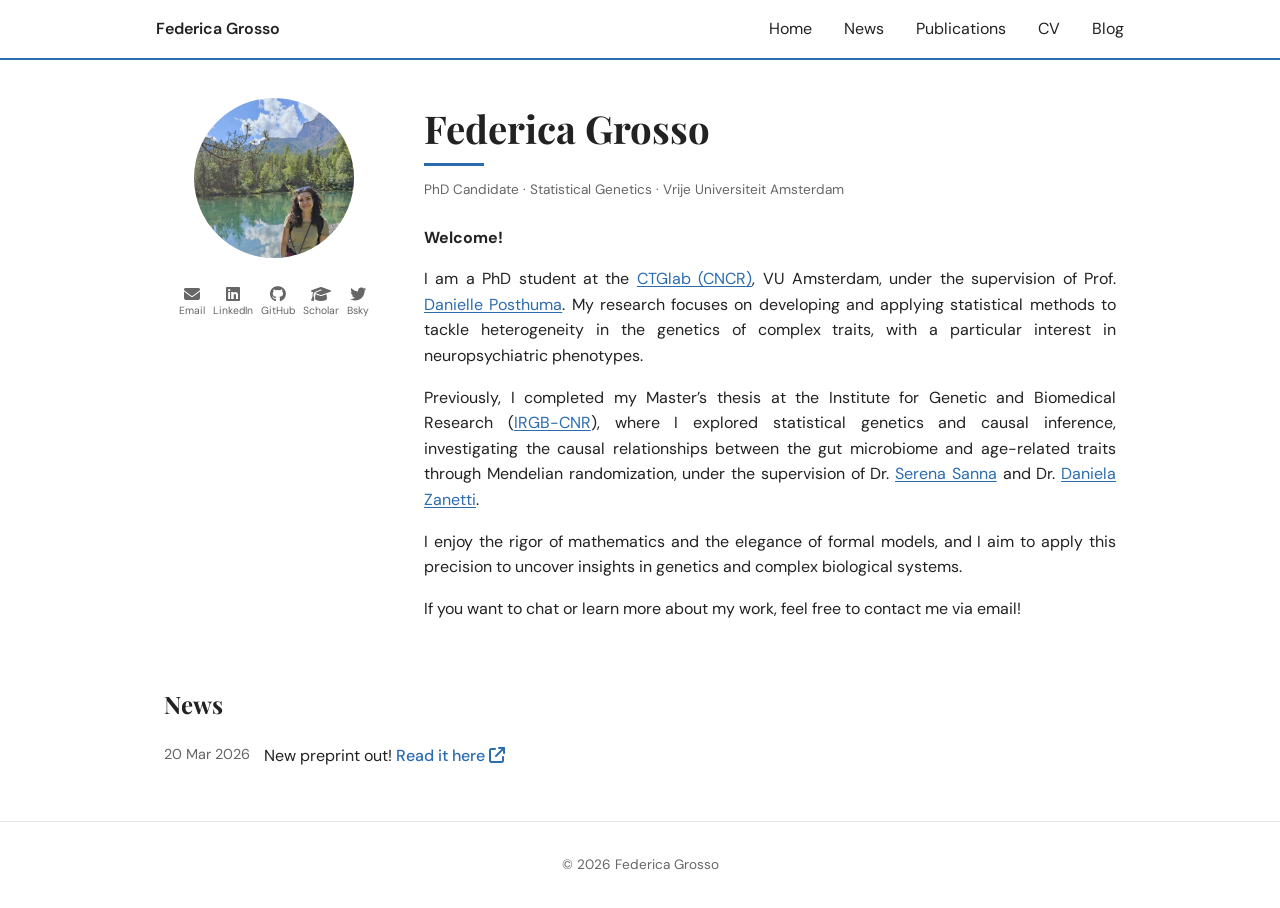
==== index.html @ 1bbd2bab "Update index.html" ====
<!DOCTYPE html>
<html lang="en">
<head> 
    <meta charset="UTF-8">
    <meta name="viewport" content="width=device-width, initial-scale=1.0">
    <title>Federica Grosso</title>

    <!-- Fonts -->
    <link href="https://fonts.googleapis.com/css2?family=DM+Sans:wght@300;400;500&family=Playfair+Display:wght@600;700&display=swap" rel="stylesheet">

    <!-- Font Awesome -->
    <link rel="stylesheet" href="https://cdnjs.cloudflare.com/ajax/libs/font-awesome/6.4.0/css/all.min.css">

    <link rel="stylesheet" href="style.css">
</head>
<body>

<!-- NAVBAR -->
<nav>
    <div class="nav-container">
        <div class="nav-name">Federica Grosso</div>
        <ul>
            <li><a href="#about">Home</a></li>
            <li><a href="#news">News</a></li>
            <li><a href="publications.html">Publications</a></li>
            <li><a href="CV.html">CV</a></li>
            <li><a href="blog.html">Blog</a></li>
        </ul>
    </div>
</nav>

<main>

<!-- ABOUT -->
<section id="about">
    <div class="about-container">

        <!-- LEFT COLUMN -->
      <!-- Assicurati di includere Font Awesome nel <head> -->
<link rel="stylesheet" href="https://cdnjs.cloudflare.com/ajax/libs/font-awesome/6.4.0/css/all.min.css">

<div class="about-left">
    <img src="picture.jpg" alt="Federica Grosso" class="profile-photo">

    <div class="social-links">
        <a href="mailto:federicagrosso31@gmail.com" title="Email">
            <i class="fas fa-envelope"></i>
            <span class="social-label">Email</span>
        </a>
        <a href="https://linkedin.com/in/federica-grosso-632958269" target="_blank" title="LinkedIn">
            <i class="fab fa-linkedin"></i>
            <span class="social-label">LinkedIn</span>
        </a>
        <a href="https://github.com/federicagrosso" target="_blank" title="GitHub">
            <i class="fab fa-github"></i>
            <span class="social-label">GitHub</span>
        </a>
        <a href="https://scholar.google.com/citations?user=YOUR_ID" target="_blank" title="Google Scholar">
            <i class="fas fa-graduation-cap"></i>
            <span class="social-label">Scholar</span>
        </a>
<a href="https://bsky.app/profile/federicagrosso.bsky.social" target="_blank" title="Bluesky">
    <i class="fab fa-twitter"></i>
    <span class="social-label">Bsky</span>
</a>
    </div>
</div>

        <!-- RIGHT COLUMN -->
        <div class="about-right">
            <h1>Federica Grosso</h1>
            <p class="tagline">
                PhD Candidate · Statistical Genetics · Vrije Universiteit Amsterdam
            </p>

            
            <div class="bio">
                <p><strong>Welcome!</strong></p>

                <p>
                  I am a PhD student at the <a href="https://cncr.nl/ctg/" target="_blank">CTGlab (CNCR)</a>, VU Amsterdam, 
                under the supervision of Prof. <a href="https://cncr.nl/people/danielle_posthuma/" target="_blank">Danielle Posthuma</a>. 
                    My research focuses on developing and applying statistical methods to tackle heterogeneity 
                    in the genetics of complex traits, with a particular interest in neuropsychiatric phenotypes.
                </p>

                <p>
                    Previously, I completed my Master’s thesis at the Institute for Genetic and Biomedical Research 
                    (<a href="https://irgb.cnr.it/" target="_blank">IRGB-CNR</a>), 
                    where I explored statistical genetics and causal inference, investigating the causal relationships between
                    the gut microbiome and age-related traits through Mendelian randomization, under the supervision of Dr. 
                    <a href="https://irgb.cnr.it/people/serena-sanna/" target="_blank">Serena Sanna</a> and Dr. 
                    <a href="https://irgb.cnr.it/people/daniela-zanetti/" target="_blank">Daniela Zanetti</a>. 
                </p>
                
                <p>
                I enjoy the rigor of mathematics and the elegance of formal models, and I aim to apply this precision to uncover 
                    insights in genetics and complex biological systems.
                </p>
                
                <p>
                    If you want to chat or learn more about my work, feel free to contact me via email!
                </p>
            </div>
        </div>

    </div>
</section>

<!-- NEWS -->
<section id="news">
    <h2>News</h2>

    <div class="news-item">
    <span class="news-date">20 Mar 2026</span>
    <p>
        New preprint out! 
        <a href="https://www.researchsquare.com/article/rs-9148671/v1" target="_blank">
    Read it here <i class="fas fa-arrow-up-right-from-square"></i>
</a>
    </p>
</div>
</section>

</main>

<footer>
    <p>© 2026 Federica Grosso</p>
</footer>


</body>
</html>
---- style.css ----
:root {
    --text: #222;
    --secondary: #666;
    --accent: #2b6cb0;
    --border: #e5e7eb;
    --bg: #ffffff;
    --max-width: 1000px;
}

/* RESET */
* {
    margin: 0;
    padding: 0;
    box-sizing: border-box;
}

body {
    font-family: 'DM Sans', sans-serif;
    line-height: 1.6;
    color: var(--text);
    background: var(--bg);
}

a {
    color: var(--accent);
    text-decoration: underline;
    text-underline-offset: 2px;
}

a:hover {
    opacity: 0.8;
}

/* NAVBAR */
nav {
    border-bottom: none;
    box-shadow: 0 2px 0 0 var(--accent);
}

.nav-container {
    max-width: var(--max-width);
    margin: auto;
    padding: 1rem;
    display: flex;
    justify-content: space-between;
    align-items: center;
}

.nav-name {
    font-weight: 600;
}

nav ul {
    display: flex;
    list-style: none;
    gap: 2rem;
}

nav a {
    text-decoration: none;
    color: var(--text);
}

nav a:hover {
    color: var(--accent);
}

/* MAIN */
main {
    max-width: var(--max-width);
    margin: auto;
    padding: 2.5rem 1.5rem;
}

/* ABOUT LAYOUT */
.about-container {
    display: grid;
    grid-template-columns: 220px 1fr;
    gap: 2.5rem;
}

.about-left {
    text-align: center;
}

.profile-photo {
    width: 160px;
    height: 160px;
    border-radius: 50%;
    object-fit: cover;
    margin-bottom: 1rem;
}

/* SOCIAL LINKS */
.social-links {
    display: flex;
    justify-content: center;
    gap: 0.5rem;
    margin-top: 0.3rem;
}

.social-links a {
    display: flex;
    flex-direction: column;
    align-items: center;
    text-decoration: none;
    color: var(--secondary);
    font-size: 0.65rem;
}

.social-links a i {
    font-size: 1rem;
    margin-bottom: 1px;
}

.social-links a:hover {
    color: var(--accent);
}

/* RIGHT */
.about-right h1 {
    font-family: 'Playfair Display', serif;
    font-size: 2.4rem;
}

.tagline {
    color: var(--secondary);
    margin-bottom: 1rem;
}

.bio p {
    margin-bottom: 1rem;
    text-align: justify;
    hyphens: auto;
}

/* NEWS */
#news {
    margin-top: 3rem;
}

#news h2 {
    font-family: 'Playfair Display', serif;
    margin-bottom: 1.2rem;
}

.news-item {
    display: grid;
    grid-template-columns: 100px 1fr;
    margin-bottom: 0.8rem;
}

.news-date {
    color: var(--secondary);
    font-size: 0.9rem;
}

.news-item a {
    color: var(--accent);
    text-decoration: none;
    font-weight: 500;
}

.news-item a:hover {
    text-decoration: underline;
}

/* PUBLICATIONS & BLOG CARDS STILE UNIFICATO */
section h1 {
    font-family: 'Playfair Display', serif;
    font-size: 2.4rem;
    margin-bottom: 0.5rem;
    position: relative;
    padding-bottom: 0.3rem;
}

/* Riga blu sotto il titolo */
section h1::after {
    content: "";
    display: block;
    width: 60px;
    height: 3px;
    background-color: var(--accent);
    margin-top: 4px;
}

/* Tagline / note sotto titolo */
.section-note, .tagline {
    font-size: 0.85rem;
    color: var(--secondary);
    margin-bottom: 1.5rem;
}

/* Container cards */
#publications-list,
#blog-posts {
    display: flex;
    flex-direction: column;
    gap: 1rem;
    margin-top: 0; /* margine già dato dalla tagline o section-note */
}

/* Card */
.pub-card,
.blog-post-item {
    border: 1px solid var(--border);
    border-radius: 12px;
    padding: 1.2rem 1.4rem;
    background: white;
    transition: all 0.2s ease;
}

.pub-card:hover,
.blog-post-item:hover {
    border-color: var(--accent);
    transform: translateY(-2px);
}

/* Titolo link */
.pub-title a,
.blog-post-title {
    font-family: 'DM Sans', sans-serif;
    font-weight: 500;
    color: var(--text);
    text-decoration: none;
    display: block;
    margin-top: 0.3rem;
}

.pub-title a:hover,
.blog-post-title:hover {
    color: var(--accent);
}

/* Autori / descrizione */
.pub-authors,
.blog-post-desc {
    font-size: 0.9rem;
    color: var(--secondary);
    margin-top: 0.3rem;
}

/* Metadata e badge */
.pub-meta {
    font-size: 0.85rem;
    color: var(--secondary);
    margin-top: 0.3rem;
    display: flex;
    gap: 0.5rem;
    flex-wrap: wrap;
    align-items: center; /* centra badge verticalmente */
}

/* Badge IN REVIEW */
.pub-badge {
    display: inline-block;
    padding: 0.2rem 0.5rem;
    font-size: 0.7rem;
    font-weight: 600;
    border-radius: 8px;
    border: 1px solid #2b6cb0;   /* bordo blu scuro */
    background-color: #cfe2f3;   /* sfondo azzurro chiaro */
    color: #2b6cb0;              /* testo blu scuro */
    margin-left: 0.3rem;
    line-height: 1.2;
}

/* Data post blog */
.blog-post-date {
    font-size: 0.85rem;
    color: var(--secondary);
}

footer {
    width: 100%;
    padding: 2rem 0;
    background: var(--bg);
    text-align: center;
    color: var(--secondary);
    font-size: 0.85rem;

    /* linea sottile sopra il footer in grigio */
    border-top: 1px solid var(--border);
}

footer a {
    color: var(--accent);
    text-decoration: none;
}

footer a:hover {
    text-decoration: underline;
}

/* CV LIST STYLE */
.cv-list {
    list-style: none;
    padding-left: 0;
    margin-bottom: 1.5rem;
}

.cv-list li {
    position: relative;
    padding-left: 2rem; /* aumenta lo spazio per il rombo più grande */
    margin-bottom: 0.8rem;
}

.cv-list li::before {
    content: "◆";             /* rombo pieno */
    color: var(--accent);     /* blu come negli altri punti */
    position: absolute;
    left: 0;
    font-size: 1.5rem;        /* dimensione aumentata */
    line-height: 1;
    top: 0;                    /* allinea verticalmente con il testo */
}

.pub-venue {
    font-weight: 600;           /* grassetto */
    color: #2b6cb0;             /* stesso blu dei badge */
}

@media (max-width: 768px) {

    /* ABOUT: foto, nome e bio in colonna */
    .about-container {
        display: flex;
        flex-direction: column;
        align-items: center;
        text-align: center;
        gap: 1rem;
    }

    .about-left {
        margin-bottom: 0;
    }

    .profile-photo {
        width: 140px;
        height: 140px;
    }

    .about-right h1 {
        font-size: 1.8rem;
        margin-top: 0.5rem;
    }

    .bio p {
        font-size: 0.95rem;
        margin: 0 auto;
        max-width: 100%;
    }

    /* Navbar: tutta sotto, centrata, senza far andare a capo link */
    nav .nav-container {
        flex-direction: row;
        justify-content: center;
        flex-wrap: wrap;       /* link vanno a capo solo se strettissimo */
        gap: 0.5rem;
        padding: 0.5rem 1rem;
    }

    nav .nav-name {
        display: none;         /* nome già sopra foto */
    }

    nav ul {
        flex-direction: row;
        justify-content: center;
        gap: 1rem;
        width: 100%;
        padding: 0;
        margin: 0;
    }

    nav ul li a {
        font-size: 0.9rem;
        padding: 0.3rem 0.5rem;
        white-space: nowrap;
    }

    /* News e pubblicazioni: full width */
    #news, #publications {
        padding: 0 1rem;
    }

    /* CV: rombi più piccoli e centrati verticalmente */
    .cv-list li::before {
        content: "◆";           /* rombo pieno */
        color: var(--accent);   
        font-size: 0.8rem;      /* più piccolo */
        line-height: 1;          /* allinea con il testo */
        position: absolute;
        left: 0.2rem;
        top: 0.3rem;             /* centratura verticale */
    }

    .cv-list li {
        padding-left: 1.5rem;    /* distanza dal testo */
        margin-bottom: 0.6rem;   /* spazio tra voci */
    }

    /* Pubblicazioni: badge e venue già blu, full width */
    .pub-card {
        width: 100%;
        box-sizing: border-box;
    }

    .pub-badge {
        font-size: 0.7rem;
        padding: 0.2rem 0.5rem;
    }

    .pub-venue {
        font-weight: 600;
        color: #2b6cb0;
    }
}
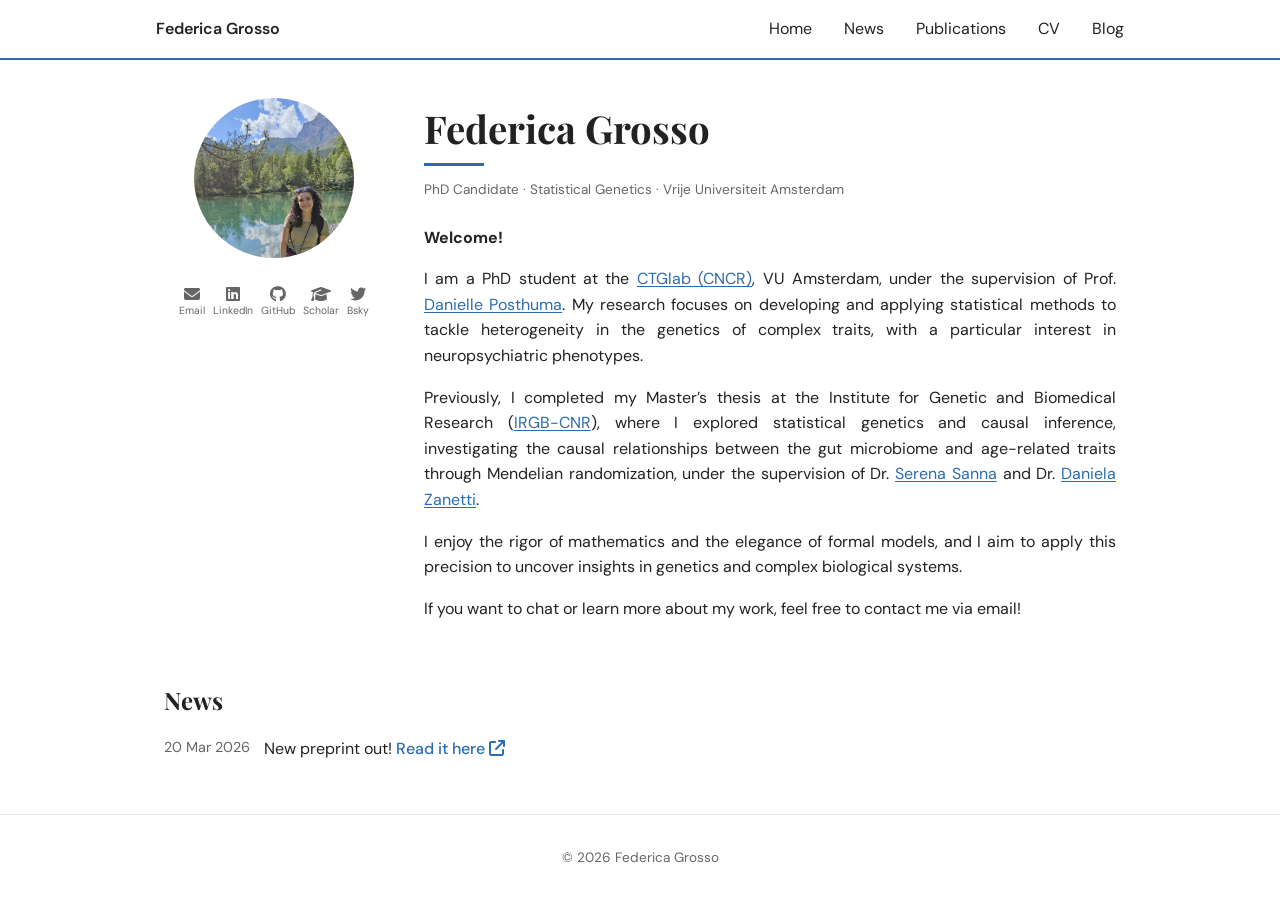
==== commit 7afdfc47: "Update index.html" ====
--- a/index.html
+++ b/index.html
@@ -18,13 +18,15 @@
 <!-- NAVBAR -->
 <nav>
     <div class="nav-container">
-        <div class="nav-name">Federica Grosso</div>
+        <div class="nav-name">
+            <a href="/#about">Federica Grosso</a>
+        </div>
         <ul>
-            <li><a href="#about">Home</a></li>
-            <li><a href="#news">News</a></li>
-            <li><a href="publications.html">Publications</a></li>
-            <li><a href="CV.html">CV</a></li>
-            <li><a href="blog.html">Blog</a></li>
+            <li><a href="/#about">Home</a></li>
+            <li><a href="/#news">News</a></li>
+            <li><a href="/publications.html">Publications</a></li>
+            <li><a href="/CV.html">CV</a></li>
+            <li><a href="/blog/">Blog</a></li>
         </ul>
     </div>
 </nav>
--- a/style.css
+++ b/style.css
@@ -23,7 +23,6 @@
 
 a {
     color: var(--accent);
-    text-decoration: underline;
     text-underline-offset: 2px;
 }
 
@@ -320,6 +319,33 @@
     color: #2b6cb0;             /* stesso blu dei badge */
 }
 
+#latest-posts h2,
+#latest-pipelines h2 {
+    margin-bottom: 2rem; /* spazio tra titolo e contenuto */
+}
+
+#latest-posts,
+#latest-pipelines {
+    display: flex;
+    flex-direction: column;
+    gap: 1rem; /* aumenta lo spazio tra i quadrati dei post */
+}
+
+.section-link {
+    display: inline-block;
+    margin: 10px 0 40px 0; /* margine sopra piccolo, sotto quello che vuoi per separare dalla sezione successiva */
+}
+
+#latest-pipelines {
+    margin-bottom: 0; /* niente spazio extra: lascia gestire il link */
+}
+
+/* Aumenta lo spazio sotto tutti gli h2 principali */
+main h2 {
+    margin-bottom: 2.5rem; /* spazio tra titolo e lista o paragrafo successivo */
+    line-height: 1.3;      /* opzionale, migliora leggibilità */
+}
+
 @media (max-width: 768px) {
 
     /* ABOUT: foto, nome e bio in colonna */
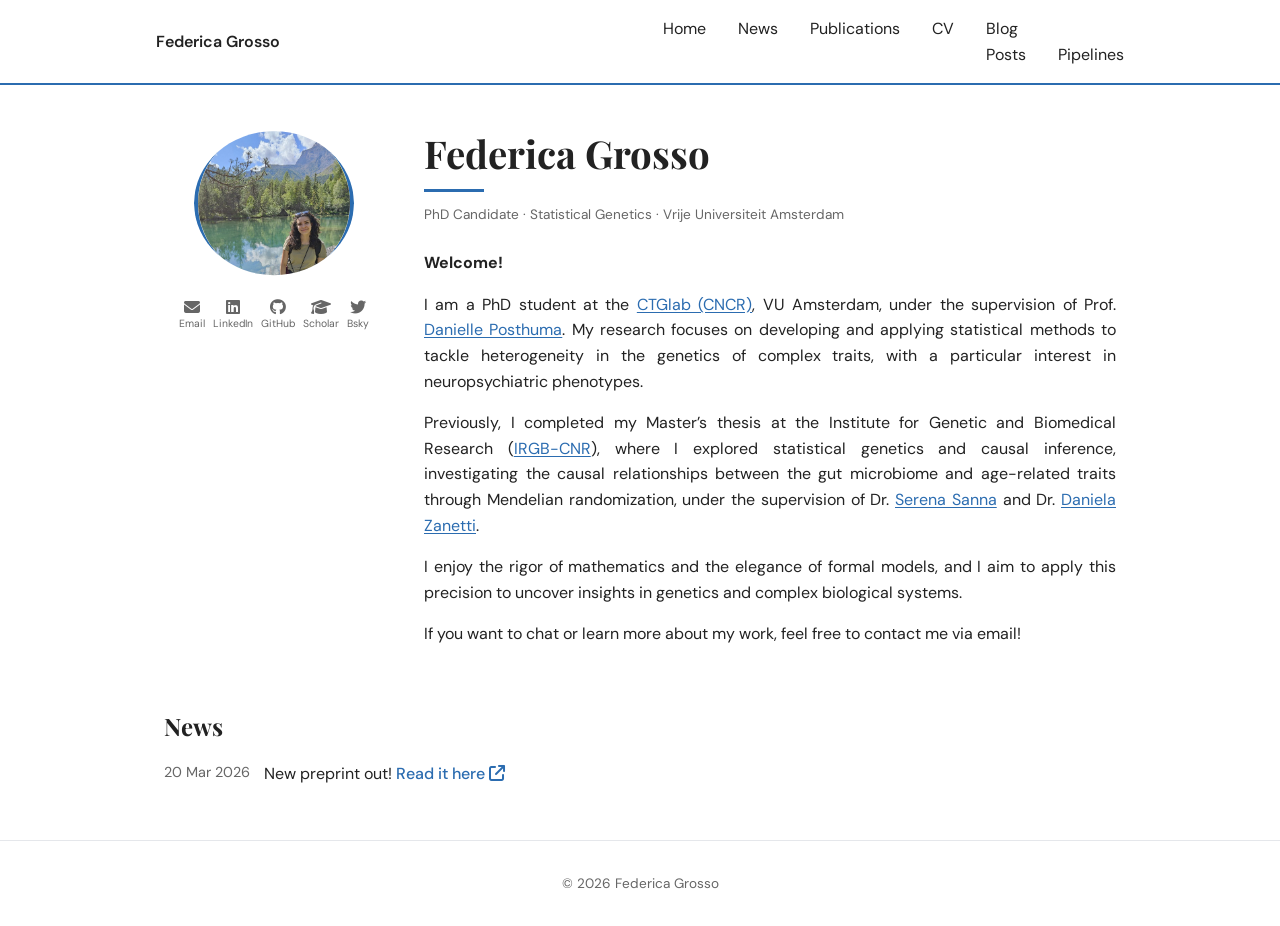
==== commit fa5ca481: "Update index.html" ====
--- a/index.html
+++ b/index.html
@@ -18,15 +18,19 @@
 <!-- NAVBAR -->
 <nav>
     <div class="nav-container">
-        <div class="nav-name">
-            <a href="/#about">Federica Grosso</a>
-        </div>
+        <div class="nav-name">Federica Grosso</div>
         <ul>
             <li><a href="/#about">Home</a></li>
             <li><a href="/#news">News</a></li>
             <li><a href="/publications.html">Publications</a></li>
             <li><a href="/CV.html">CV</a></li>
-            <li><a href="/blog/">Blog</a></li>
+            <li class="dropdown">
+    <a href="/blog/" class="dropbtn">Blog</a>
+    <ul class="dropdown-content">
+        <li><a href="/blog/posts.html">Posts</a></li>
+        <li><a href="/blog/pipelines.html">Pipelines</a></li>
+    </ul>
+</li>
         </ul>
     </div>
 </nav>
--- a/style.css
+++ b/style.css
@@ -31,6 +31,7 @@
 }
 
 /* NAVBAR */
+
 nav {
     border-bottom: none;
     box-shadow: 0 2px 0 0 var(--accent);
@@ -80,6 +81,25 @@
 
 .about-left {
     text-align: center;
+}
+
+.profile-photo {
+    width: 160px;                 /* larghezza maggiore per ovale */
+    height: 200px;                /* altezza maggiore per effetto verticale */
+    object-fit: cover;
+    object-position: center top;
+    
+    border-radius: 50% / 40%;     /* rende l'immagine ovale */
+    border: 4px solid #2b6cb0;    /* bordo blu elegante */
+    
+    /* Ombra morbida */
+    box-shadow:
+        0 6px 20px rgba(43, 108, 176, 0.2),
+        0 0 0 6px rgba(43, 108, 176, 0.1);
+    
+    display: block;
+    clip-path: ellipse(50% 45% at 50% 50%);
+    margin: 0 auto 1rem auto;     /* centra l'immagine nella colonna */
 }
 
 .profile-photo {
@@ -89,6 +109,7 @@
     object-fit: cover;
     margin-bottom: 1rem;
 }
+
 
 /* SOCIAL LINKS */
 .social-links {
@@ -321,7 +342,7 @@
 
 #latest-posts h2,
 #latest-pipelines h2 {
-    margin-bottom: 2rem; /* spazio tra titolo e contenuto */
+    margin-bottom: 1.2rem; /* spazio tra titolo e contenuto */
 }
 
 #latest-posts,
